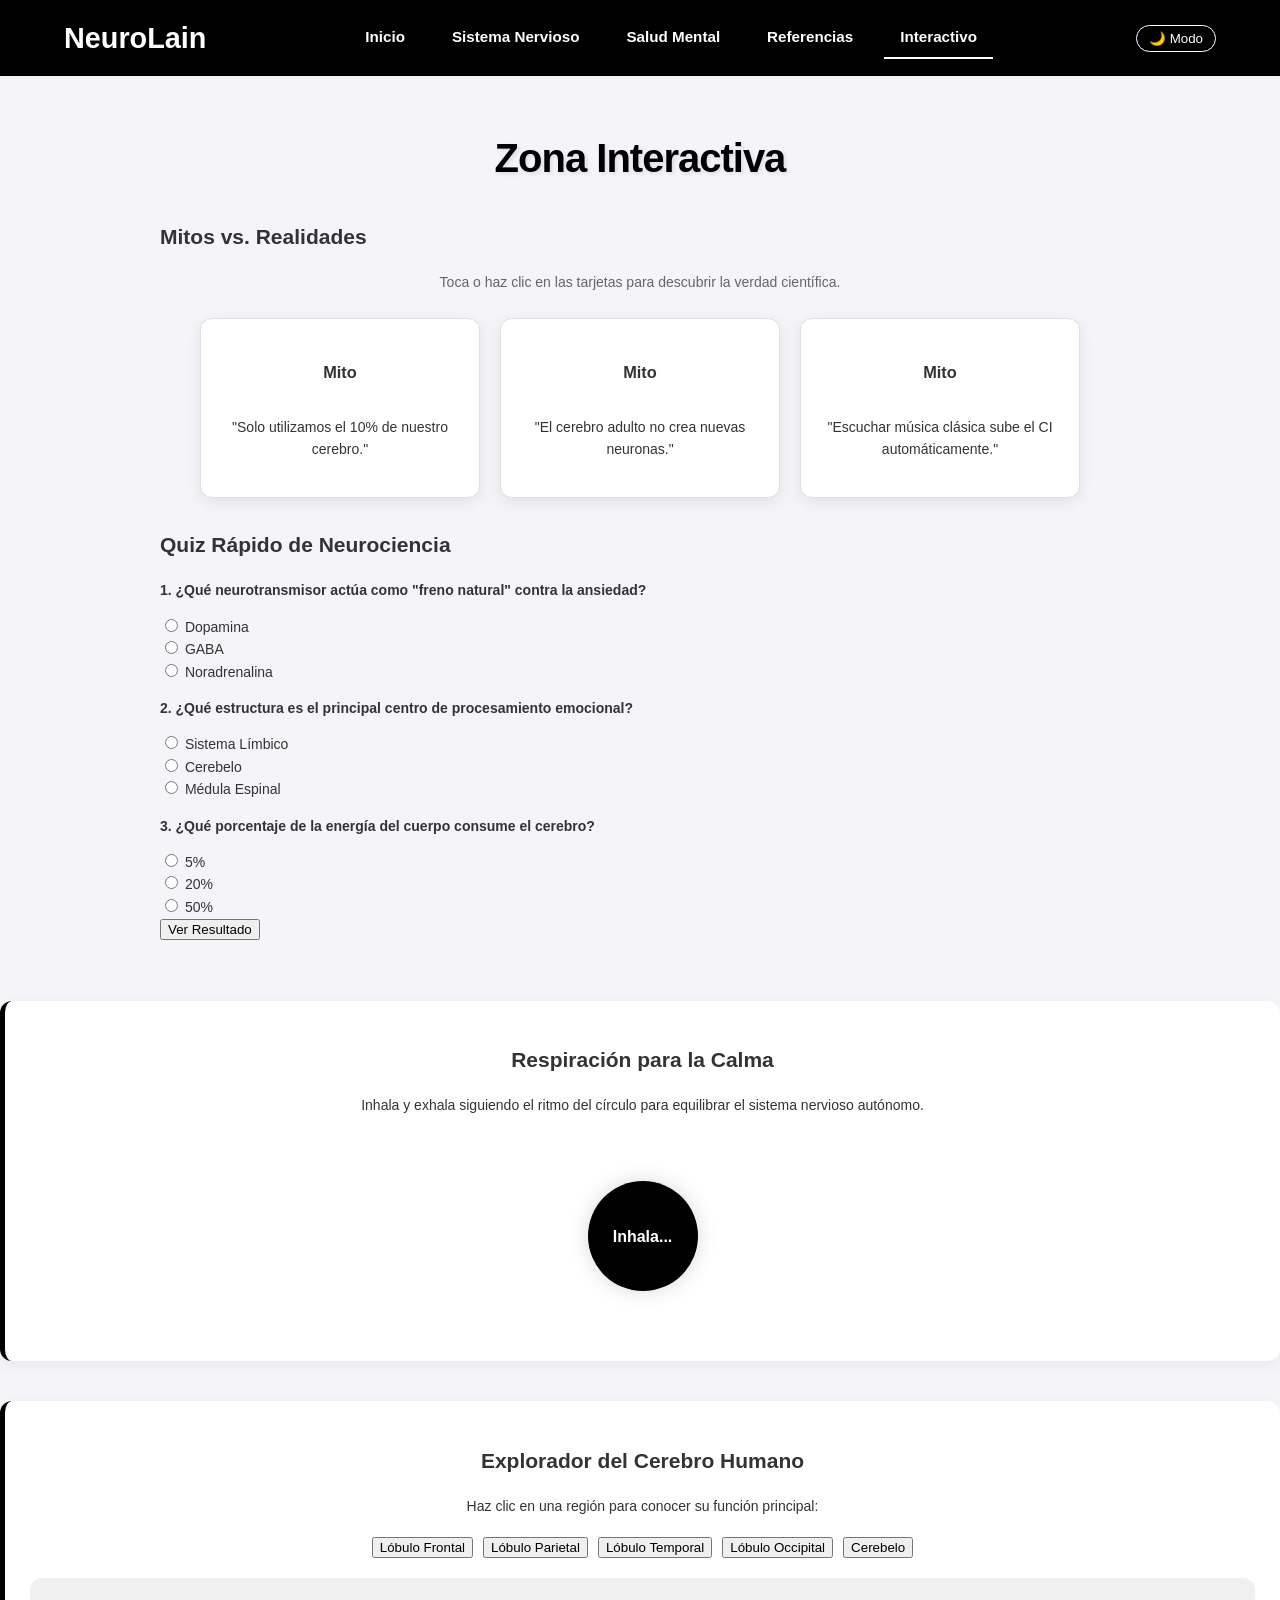
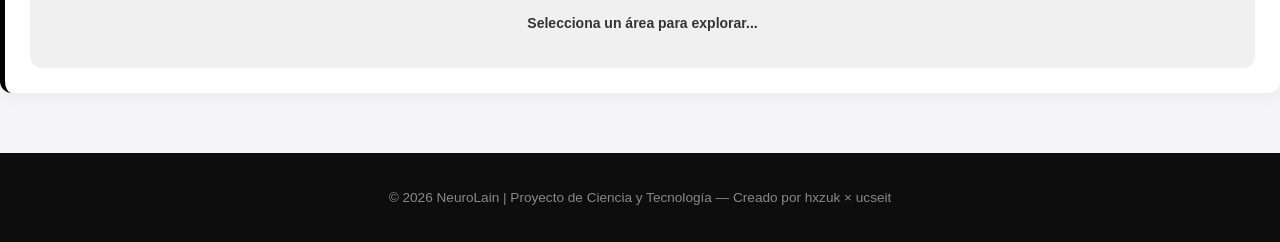
==== interactivo.html @ 81edc773 "Primer commit: Proyecto NeuroLain" ====
<!DOCTYPE html>
<html lang="es">
<head>
    <meta charset="UTF-8">
    <meta name="viewport" content="width=device-width, initial-scale=1.0">
    <title>NeuroLain | Zona Interactiva</title>
    <link rel="stylesheet" href="style.css">
</head>
<body>
    <header>
        <div class="logo">NeuroLain</div>
        <nav>
            <ul>
                <li><a href="index.html">Inicio</a></li>
                <li><a href="sistema-nervioso.html">Sistema Nervioso</a></li>
                <li><a href="salud-mental.html">Salud Mental</a></li>
                <li><a href="referencias.html">Referencias</a></li>
                <li><a href="interactivo.html" class="active">Interactivo</a></li>
            </ul>
        </nav>

        <button id="toggleTheme" style="background: transparent; border: 1px solid #fff; color: #fff; padding: 5px 12px; border-radius: 15px; cursor: pointer;">🌙 Modo</button>

    </header>

    <main>
        <h1>Zona Interactiva</h1>


        <section class="seccion-mitos">
            <h2>Mitos vs. Realidades</h2>
            <p style="text-align: center; color: #666; margin-bottom: 25px;">Toca o haz clic en las tarjetas para descubrir la verdad científica.</p>

            <div class="mitos-container">
                <div class="mitoscarta" onclick="this.classList.toggle('flipped')">
                    <div class="carta-inner">
                        <div class="carta-front">
                            <h3> Mito</h3>
                            <p>"Solo utilizamos el 10% de nuestro cerebro."</p>
                        </div>
                        <div class="carta-back">
                            <h3> Realidad</h3>
                            <p>Usamos prácticamente el 100% de nuestro cerebro a lo largo del día, incluso al dormir.</p>
                        </div>
                    </div>
                </div>

                <div class="mitoscarta" onclick="this.classList.toggle('flipped')">
                    <div class="carta-inner">
                        <div class="carta-front">
                            <h3> Mito</h3>
                            <p>"El cerebro adulto no crea nuevas neuronas."</p>
                        </div>
                        <div class="carta-back">
                            <h3> Realidad</h3>
                            <p>Mediante la neurogénesis, zonas como el hipocampo sí generan neuronas nuevas gracias al ejercicio.</p>
                        </div>
                    </div>
                </div>

                <div class="mitoscarta" onclick="this.classList.toggle('flipped')">
                    <div class="carta-inner">
                        <div class="carta-front">
                            <h3> Mito</h3>
                            <p>"Escuchar música clásica sube el CI automáticamente."</p>
                        </div>
                        <div class="carta-back">
                            <h3> Realidad</h3>
                            <p>Estimula áreas del cerebro por el disfrute, pero no incrementa la inteligencia de forma directa.</p>
                        </div>
                    </div>
                </div>
            </div>
        </section>

        <!-- QUIZ RÁPIDO -->
        <section class="seccion-quiz bloque-animado">
            <h2>Quiz Rápido de Neurociencia</h2>
            <form id="quizForm">
                <div class="pregunta">
                    <p><strong>1. ¿Qué neurotransmisor actúa como "freno natural" contra la ansiedad?</strong></p>
                    <label><input type="radio" name="p1" value="0"> Dopamina</label><br>
                    <label><input type="radio" name="p1" value="1"> GABA</label><br>
                    <label><input type="radio" name="p1" value="0"> Noradrenalina</label>
                </div>

                <div class="pregunta">
                    <p><strong>2. ¿Qué estructura es el principal centro de procesamiento emocional?</strong></p>
                    <label><input type="radio" name="p2" value="1"> Sistema Límbico</label><br>
                    <label><input type="radio" name="p2" value="0"> Cerebelo</label><br>
                    <label><input type="radio" name="p2" value="0"> Médula Espinal</label>
                </div>

                <div class="pregunta">
                    <p><strong>3. ¿Qué porcentaje de la energía del cuerpo consume el cerebro?</strong></p>
                    <label><input type="radio" name="p3" value="0"> 5%</label><br>
                    <label><input type="radio" name="p3" value="1"> 20%</label><br>
                    <label><input type="radio" name="p3" value="0"> 50%</label>
                </div>

                <button type="button" class="btn-quiz" onclick="calcularResultado()">Ver Resultado</button>
            </form>

            <div id="resultadoQuiz" class="resultado-oculto"></div>
        </section>
    </main>


<section class="bloque bloque-animado" style="text-align: center; margin-top: 40px;">
    <h2> Respiración para la Calma</h2>
    <p>Inhala y exhala siguiendo el ritmo del círculo para equilibrar el sistema nervioso autónomo.</p>
    
    <div class="circulo-respiracion-container">
        <div id="circuloRespiracion" class="circulo-respiracion">Inhala</div>
    </div>
</section>

    <section class="bloque" style="text-align: center;">
    <h2> Explorador del Cerebro Humano</h2>
    <p>Haz clic en una región para conocer su función principal:</p>

    <div style="display: flex; gap: 10px; justify-content: center; flex-wrap: wrap; margin: 20px 0;">
        <button class="btn-cerebro" data-info="Lóbulo Frontal: Encargado del razonamiento, la toma de decisiones, la planificación y el control emocional.">Lóbulo Frontal</button>
        <button class="btn-cerebro" data-info="Lóbulo Parietal: Procesa la información sensorial táctil como la temperatura, el dolor y la presión.">Lóbulo Parietal</button>
        <button class="btn-cerebro" data-info="Lóbulo Temporal: Clave para la memoria, el reconocimiento facial y la comprensión del lenguaje.">Lóbulo Temporal</button>
        <button class="btn-cerebro" data-info="Lóbulo Occipital: Responsable del procesamiento e interpretación de la información visual.">Lóbulo Occipital</button>
        <button class="btn-cerebro" data-info="Cerebelo: Coordina los movimientos finos, la postura y el equilibrio corporal.">Cerebelo</button>
    </div>

    <div id="infoCerebro" style="background-color: #f0f0f0; padding: 20px; border-radius: 12px; font-weight: bold; color: #333; min-height: 50px; display: flex; align-items: center; justify-content: center;">
        Selecciona un área para explorar...
    </div>
    </section>

    <footer>
        <p>© 2026 NeuroLain | Proyecto de Ciencia y Tecnología — Creado por hxzuk × ucseit</p>
    </footer>

    <script src="script.js"></script>
</body>
</html>
---- style.css ----
html, body {
    height: 100%;
    margin: 0;
    padding: 0;
}

body {
    font-family: 'Poppins', Arial, sans-serif;
    font-size: 14px;
    line-height: 1.6;
    color: #333333;
    background-color: #f4f4f9;
    display: flex;
    flex-direction: column;
    min-height: 100vh;
}

main {
    flex: 1;
    padding: 20px;
    max-width: 1000px;
    margin: 0 auto;
    width: 100%;
    box-sizing: border-box;
}

header {
    background-color: #000000;
    display: flex;
    justify-content: space-between;
    align-items: center;
    padding: 15px 5%;
}

.logo {
    font-size: 1.8rem;
    font-weight: bold;
    color: #ffffff;
}

nav ul {
    display: flex;
    flex-direction: row; 
    list-style: none;
    margin: 0;
    padding: 0;
    gap: 15px;
}

nav ul li {
    display: inline-block;
    list-style-type: none;
}

nav ul li a {
    color: #ffffff;
    text-decoration: none;
    font-size: 0.95rem;
    padding: 8px 16px;
    border-radius: 999px;
    font-weight: bold;
    transition: transform 0.3s ease, color 0.3s ease;
    display: inline-block;
}

nav ul li a:hover {
    transform: scale(1.05);
}

nav ul li a.active {
    font-weight: bold;
    border-bottom: 2px solid #ffffff;
    border-radius: 0;
}

h1 {
    font-size: 2.5rem;
    color: #000000;
    text-align: center;
    margin-top: 30px;
    letter-spacing: -1px;
    font-family: 'Poppins', Arial, sans-serif;
    text-shadow: 2px 2px 4px rgba(0, 0, 0, 0.1);
    transition: text-shadow 0.3s ease;
}

h1:hover, h2:hover {
    text-shadow: 2px 2px 8px rgba(0, 0, 0, 0.2);
}

h2, h3 {
    font-family: 'Poppins', Arial, sans-serif;
}

.bloque h3 {
    font-size: 1.3rem;
    margin-top: 0;
}

.descripcion-principal {
    text-align: center;
    font-size: 18px;
    color: #555555;
    max-width: 700px;
    margin: 20px auto;
    line-height: 1.8;
}

.bloque {
    background-color: #ffffff;
    padding: 25px;
    margin: 20px 0;
    border-left: 5px solid #000000;
    border-radius: 12px;
    box-shadow: 0 4px 15px rgba(0, 0, 0, 0.05);
    transition: all 0.3s ease;
    text-align: left;
}

.bloque:hover {
    box-shadow: 0 8px 25px rgba(0, 0, 0, 0.1);
    transform: translateY(-2px);
}

.bloque ul {
    padding-left: 25px;
    text-align: left;
    margin: 10px 0;
}

.bloque ul li {
    margin-bottom: 8px;
    text-align: left;
}

.bloque a {
    text-decoration: none;
    color: inherit;
    display: inline-block;
}

.container-resumen { 
    display: flex;
    flex-direction: column;
    align-items: center;
    gap: 15px;
    margin-top: 30px;
}

.informacion-inicial {
    display: flex;
    justify-content: center;
    gap: 25px;
    flex-wrap: wrap;
    margin-top: 30px;
}

.tarjeta-info {
    background: #ffffff;
    width: 300px;
    padding: 25px;
    border-radius: 20px;
    box-shadow: 0 10px 25px rgba(0, 0, 0, 0.08);
    opacity: 0;
    transform: translateY(30px);
}

.tarjeta-info.mostrar {
    animation: aparecer 1s ease forwards;
}

main img {
    display: block;
    width: 100%;
    border-radius: 15px;
    margin: 20px auto;
    max-width: 600px;
    box-shadow: 0 4px 12px rgba(0, 0, 0, 0.1);
}

.imagen-inferior {
    width: 50%;
    display: block;
    margin: 40px auto 0 auto;
    border-radius: 16px;
    box-shadow: 0 10px 25px rgba(0, 0, 0, 0.1);
}

.imagen-animada, .bloque-animado {
    opacity: 0;
    transform: translateY(25px);
    transition: opacity 0.8s ease-out, transform 0.8s ease-out;
}

.imagen-animada.visible, .bloque-animado.visible {
    opacity: 1;
    transform: translateY(0);
}

.imagen-animada.max-600 { max-width: 600px; }
.imagen-animada.max-400 { max-width: 400px; }

.seccion-info {
    animation: fadeIn 1.5s ease-in-out;
}

.oculto { display: none; }

.mostrar-animado {
    display: block;
    animation: aparecerAbajo 0.8s ease-out forwards;
}


@keyframes fadeIn {
    from { opacity: 0; transform: translateY(20px); }
    to { opacity: 1; transform: translateY(0); }
}

@keyframes aparecer {
    from { opacity: 0; transform: translateY(30px); }
    to { opacity: 1; transform: translateY(0); }
}

@keyframes aparecerAbajo {
    from { opacity: 0; transform: translateY(25px); }
    to { opacity: 1; transform: translateY(0); }
}

#intro {
    position: fixed;
    top: 0;
    left: 0;
    width: 100%;
    height: 100vh;
    background: radial-gradient(circle at center, #0c0c0c, #000000);
    display: flex;
    flex-direction: column;
    justify-content: center;
    align-items: center;
    z-index: 9999;
}

#intro h1 {
    font-family: "Archivo Black", sans-serif;
    font-size: 4rem;
    color: #ffffff;
    letter-spacing: 3px;
    text-transform: uppercase;
}

.creado {
    color: #bdbdbd;
    margin: 20px 0;
    font-size: 16px;
}

.creadores {
    display: flex;
    justify-content: center;
    align-items: center;
    gap: 50px;
    margin-bottom: 30px;
}

.persona {
    display: flex;
    flex-direction: column;
    align-items: center;
}

.persona img {
    width: 100px;
    height: 100px;
    border-radius: 50%;
    object-fit: cover;
    border: 3px solid #ffffff;
    box-shadow: 0 0 15px rgba(255, 255, 255, 0.2);
    transition: transform 0.3s ease, box-shadow 0.3s ease;
}

.persona img:hover {
    transform: scale(1.08);
    box-shadow: 0 0 25px #ffffff;
}

.persona span {
    color: #ffffff;
    margin-top: 10px;
    font-size: 16px;
}

#start {
    margin-top: 30px;
    padding: 15px 40px;
    background: #ffffff;
    color: #000000;
    border: none;
    border-radius: 50px;
    font-size: 18px;
    font-weight: bold;
    cursor: pointer;
    transition: all 0.3s ease;
}

#start:hover {
    transform: translateY(-3px);
    box-shadow: 0 0 20px #5900ff;
}

#start:active {
    transform: scale(0.95);
}


.seccion-mitos {
    width: 100%;
    margin: 30px 0;
}

.mitos-container {
    display: flex;
    gap: 20px;
    justify-content: center;
    flex-wrap: wrap;
    margin-top: 20px;
}

.mitoscarta {
    background-color: transparent;
    width: 280px;
    height: 180px;
    perspective: 1000px;
    cursor: pointer;
}

.carta-inner {
    position: relative;
    width: 100%;
    height: 100%;
    text-align: center;
    transition: transform 0.6s;
    transform-style: preserve-3d;
}

.mitoscarta.flipped .carta-inner {
    transform: rotateY(180deg);
}

.carta-front, .carta-back {
    position: absolute;
    width: 100%;
    height: 100%;
    -webkit-backface-visibility: hidden;
    backface-visibility: hidden;
    border-radius: 12px;
    padding: 20px;
    box-sizing: border-box;
    display: flex;
    flex-direction: column;
    justify-content: center;
    align-items: center;
    box-shadow: 0 4px 15px rgba(0,0,0,0.08);
}

.carta-front {
    background-color: #ffffff;
    color: #333333;
    border: 1px solid #e0e0e0;
}

.carta-back {
    background-color: #1a1a1a;
    color: #ffffff;
    transform: rotateY(180deg);
}


footer {
    text-align: center;
    padding: 20px;
    background-color: #0d0d0d;
    color: #888888;
    font-size: 0.85rem;
    margin-top: 40px;
}


.circulo-respiracion-container {
    display: flex;
    justify-content: center;
    align-items: center;
    height: 200px;
    margin-top: 20px;
}

.circulo-respiracion {
    width: 110px;
    height: 110px;
    background-color: #000000;
    color: #ffffff;
    border-radius: 50%;
    display: flex;
    justify-content: center;
    align-items: center;
    font-weight: bold;
    font-size: 1rem;
    box-shadow: 0 0 20px rgba(0, 0, 0, 0.15);
    animation: respirar 8s infinite ease-in-out;
}

@keyframes respirar {
    0%, 100% {
        transform: scale(1);
        background-color: #000000;
    }
    50% {
        transform: scale(1.65);
        background-color: #222222;
    }
}


@media (max-width: 768px) {
    header {
        flex-direction: column;
        gap: 15px;
        text-align: center;
    }

    nav ul {
        flex-wrap: wrap;
        justify-content: center;
        gap: 10px;
    }

    h1 {
        font-size: 2rem;
    }

    .creadores {
        gap: 20px;
    }

    .imagen-inferior {
        width: 90%;
    }
}

body.dark-mode {
    background-color: #121212;
    color: #e0e0e0;
}

body.dark-mode .bloque, 
body.dark-mode .tarjeta-info, 
body.dark-mode .carta-front {
    background-color: #1e1e1e;
    color: #ffffff;
    border-color: #333333;
}

body.dark-mode h1, 
body.dark-mode h2, 
body.dark-mode h3 {
    color: #ffffff;
}

body.dark-mode .descripcion-principal {
    color: #bbbbbb;
}

body.dark-mode #textoConsejo {
    color: #e0e0e0 !important;
}

body.dark-mode footer {
    background-color: #050505;
    color: #666666;
}
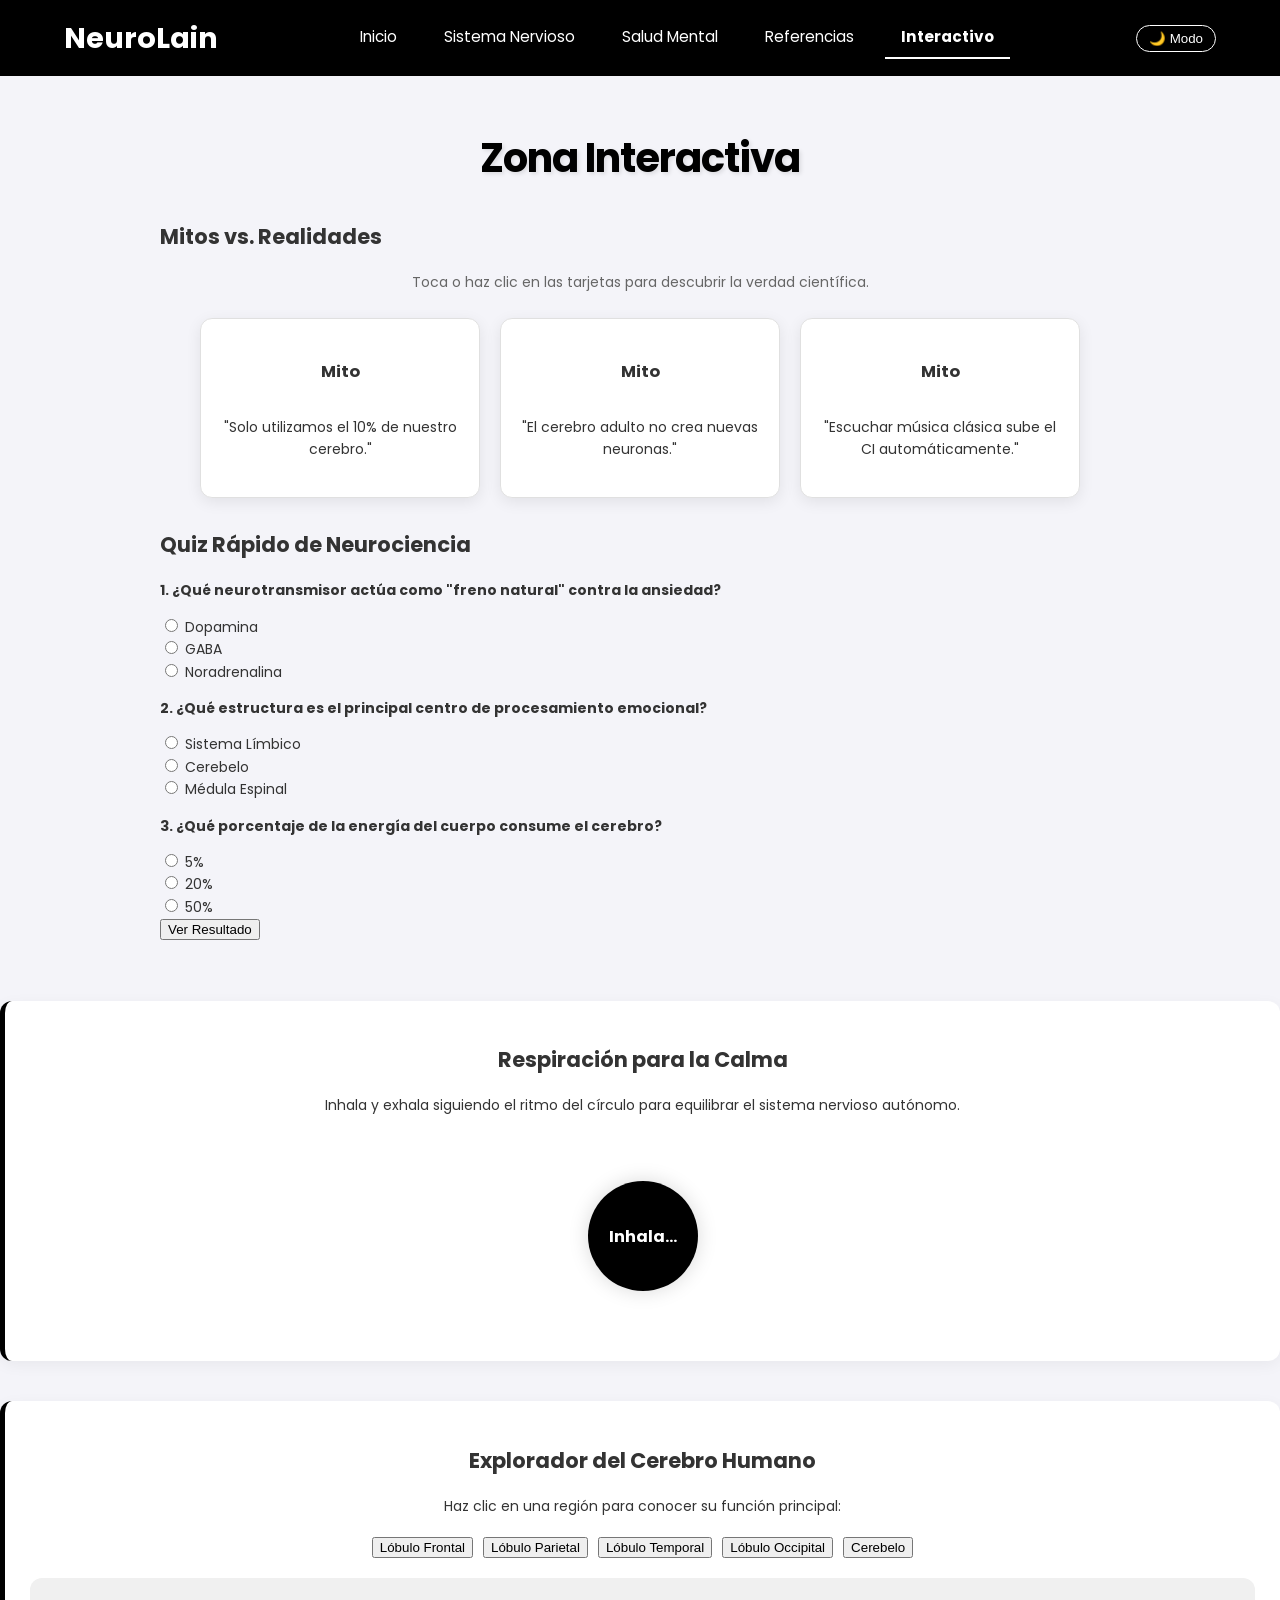
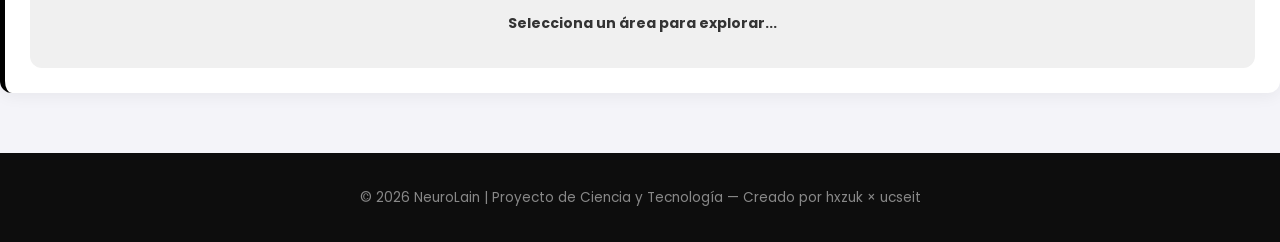
==== commit 4bef6e1c: "administracion de webadas" ====
--- a/interactivo.html
+++ b/interactivo.html
@@ -3,7 +3,12 @@
 <head>
     <meta charset="UTF-8">
     <meta name="viewport" content="width=device-width, initial-scale=1.0">
-    <title>NeuroLain | Zona Interactiva</title>
+    <title>NeuroLain</title>
+
+     <link rel="preconnect" href="https://fonts.googleapis.com">
+    <link rel="preconnect" href="https://fonts.gstatic.com" crossorigin>
+    <link href="https://fonts.googleapis.com/css2?family=Poppins:wght@400;500;700&display=swap" rel="stylesheet">
+    
     <link rel="stylesheet" href="style.css">
 </head>
 <body>
--- a/style.css
+++ b/style.css
@@ -58,7 +58,7 @@
     font-size: 0.95rem;
     padding: 8px 16px;
     border-radius: 999px;
-    font-weight: bold;
+    font-weight: 400;
     transition: transform 0.3s ease, color 0.3s ease;
     display: inline-block;
 }
